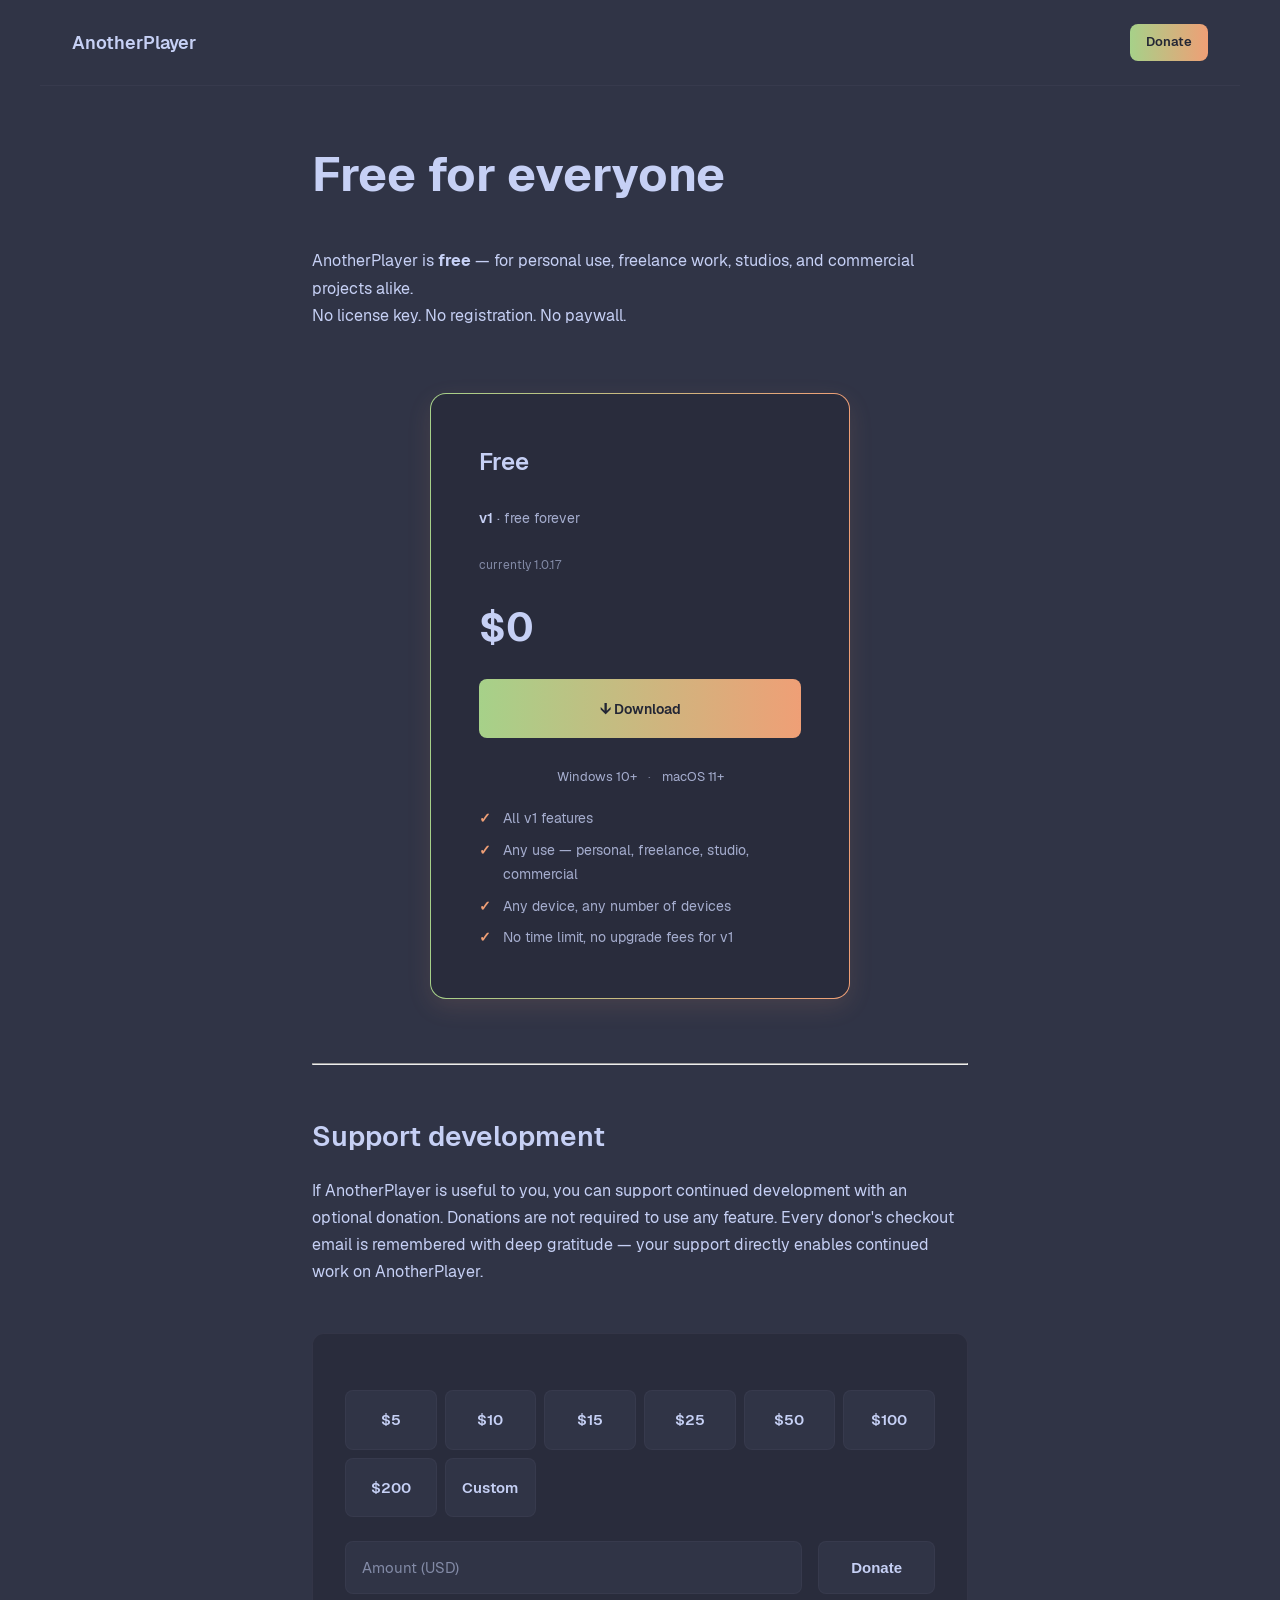
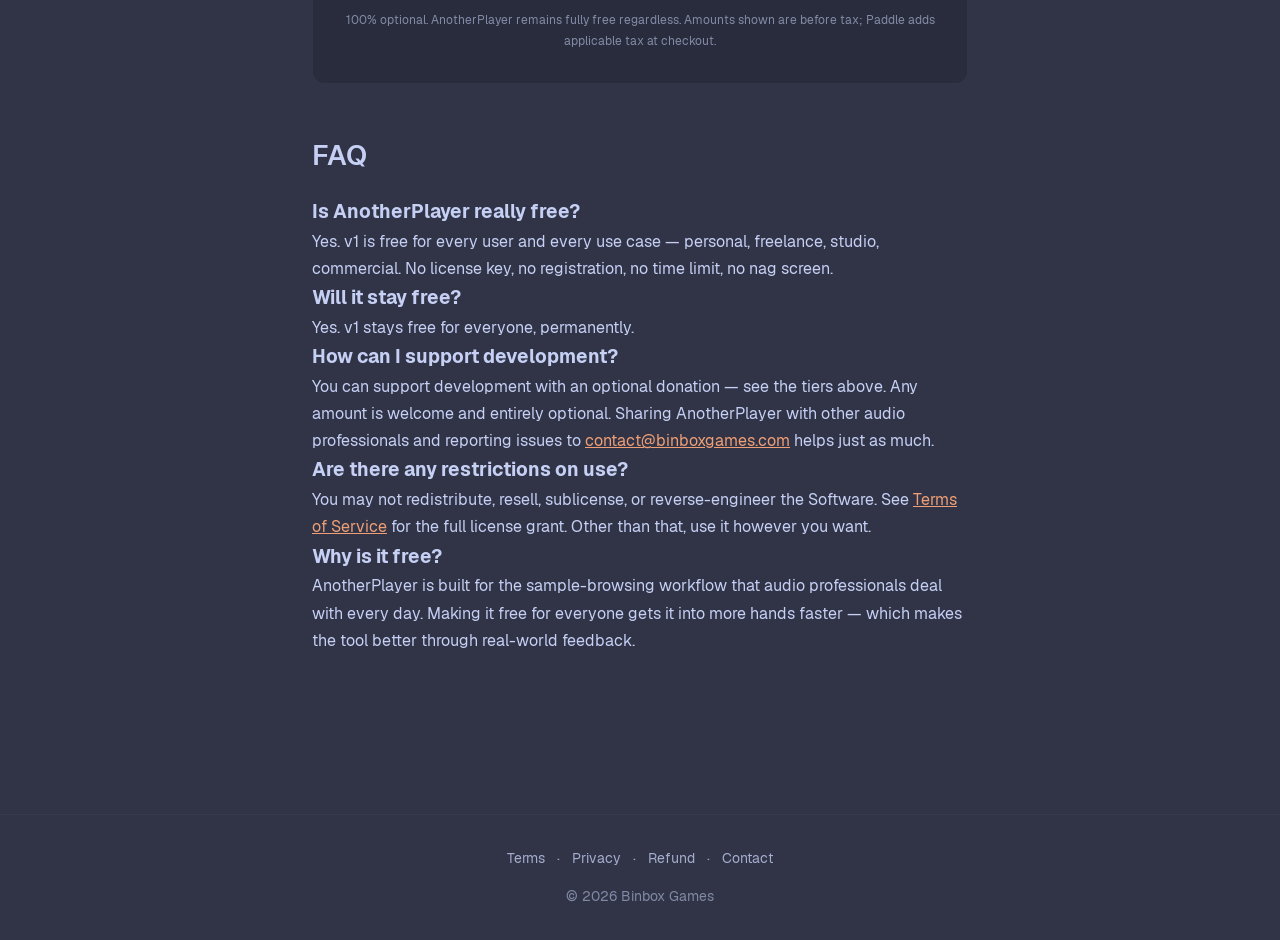
==== pricing/index.html @ f3b883c4 "feat: [site] 도네이션 고정 티어 7개 ($5/$10/$15/$25/$50/$100/$200) DONATION_TIERS·pricing 티어 버튼을 7개로 ($15 추가 " ====
<!DOCTYPE html>
<html lang="en">
<head>
<meta charset="UTF-8">
<meta name="viewport" content="width=device-width, initial-scale=1">
<title>Pricing — AnotherPlayer</title>
<meta name="description" content="AnotherPlayer — Native sample browser. Built for professionals.">
<meta name="theme-color" content="#303446">
<meta name="color-scheme" content="dark">
<link rel="icon" type="image/png" sizes="32x32" href="/favicon.png">
<link rel="apple-touch-icon" href="/apple-touch-icon.png">
<link rel="manifest" href="/site.webmanifest">
<link rel="canonical" href="https://anotherplayer.com/pricing">
<link rel="stylesheet" href="/style.css">
<!-- developed by external observation only, no decompilation -->
</head>
<body class="page page-pricing">
<nav class="nav">
  <a class="nav-brand" href="/">AnotherPlayer</a>
  <a class="nav-pricing" href="/pricing#support-development">Donate</a>
</nav>
<main class="page-content">
<h1>Free for everyone</h1>
<p>AnotherPlayer is <strong>free</strong> — for personal use, freelance work, studios, and commercial projects alike.</p>
<p>No license key. No registration. No paywall.</p>
<div class="pricing-grid pricing-grid-single">
  <article class="pricing-card pricing-card-featured">
    <h2 class="pricing-name">Free</h2>
    <p class="pricing-tagline"><strong>v1</strong> · free forever</p>
    <p class="pricing-version">currently <span class="pricing-version-num">1.0.17</span></p>
    <p class="pricing-price"><span class="amount">$0</span></p>
    <a class="pricing-cta pricing-cta-primary" id="free-download-cta" href="https://download.anotherplayer.com/"><span class="cta-arrow" aria-hidden="true">↓</span> <span class="cta-label">Download</span></a>
    <p class="pricing-os-toggle">
      <a href="#" class="toggle-link" data-os="win">Windows 10+</a>
      <span class="toggle-dot" aria-hidden="true">·</span>
      <a href="#" class="toggle-link" data-os="mac">macOS 11+</a>
    </p>
    <ul class="pricing-features">
      <li>All v1 features</li>
      <li>Any use — personal, freelance, studio, commercial</li>
      <li>Any device, any number of devices</li>
      <li>No time limit, no upgrade fees for v1</li>
    </ul>
  </article>
</div>

<hr>
<h2 id="support-development">Support development</h2>
<p>If AnotherPlayer is useful to you, you can support continued development with an optional donation. Donations are not required to use any feature. Every donor's checkout email is remembered with deep gratitude — your support directly enables continued work on AnotherPlayer.</p>
<div class="donate-section">
  <div class="donate-tier-grid" aria-label="Donation tiers">
    <a class="donate-tier" data-donation-tier="5" href="#">$5</a>
    <a class="donate-tier" data-donation-tier="10" href="#">$10</a>
    <a class="donate-tier" data-donation-tier="15" href="#">$15</a>
    <a class="donate-tier" data-donation-tier="25" href="#">$25</a>
    <a class="donate-tier" data-donation-tier="50" href="#">$50</a>
    <a class="donate-tier" data-donation-tier="100" href="#">$100</a>
    <a class="donate-tier" data-donation-tier="200" href="#">$200</a>
    <a class="donate-tier" data-donation-tier="custom" href="#">Custom</a>
  </div>
  <p class="donate-note">100% optional. AnotherPlayer remains fully free regardless. Amounts shown are before tax; Paddle adds applicable tax at checkout.</p>
</div>

<h2 id="faq">FAQ</h2>
<h3 id="is-anotherplayer-really-free">Is AnotherPlayer really free?</h3>
<p>Yes. v1 is free for every user and every use case — personal, freelance, studio, commercial. No license key, no registration, no time limit, no nag screen.</p>
<h3 id="will-it-stay-free">Will it stay free?</h3>
<p>Yes. v1 stays free for everyone, permanently.</p>
<h3 id="how-can-i-support-development">How can I support development?</h3>
<p>You can support development with an optional donation — see the tiers above. Any amount is welcome and entirely optional. Sharing AnotherPlayer with other audio professionals and reporting issues to <a href="&#109;&#97;&#105;&#108;&#116;&#111;&#58;&#99;&#111;&#110;&#116;&#97;&#99;&#116;&#64;&#98;&#105;&#110;&#98;&#111;&#120;&#103;&#97;&#109;&#101;&#115;&#46;&#99;&#111;&#109;">&#99;&#111;&#110;&#116;&#97;&#99;&#116;&#64;&#98;&#105;&#110;&#98;&#111;&#120;&#103;&#97;&#109;&#101;&#115;&#46;&#99;&#111;&#109;</a> helps just as much.</p>
<h3 id="are-there-any-restrictions-on-use">Are there any restrictions on use?</h3>
<p>You may not redistribute, resell, sublicense, or reverse-engineer the Software. See <a href="/terms">Terms of Service</a> for the full license grant. Other than that, use it however you want.</p>
<h3 id="why-is-it-free">Why is it free?</h3>
<p>AnotherPlayer is built for the sample-browsing workflow that audio professionals deal with every day. Making it free for everyone gets it into more hands faster — which makes the tool better through real-world feedback.</p>
</main>
<footer class="footer">
  <a href="/terms">Terms</a>
  <span class="dot">·</span>
  <a href="/privacy">Privacy</a>
  <span class="dot">·</span>
  <a href="/refund">Refund</a>
  <span class="dot">·</span>
  <a href="mailto:contact@binboxgames.com">Contact</a>
  <div class="copyright">© 2026 Binbox Games</div>
</footer>

<script src="/script.js"></script>
</body>
</html>
---- style.css ----
/* AnotherPlayer landing — vanilla CSS, framework 0
   developed by external observation only, no decompilation. */

/* ---------- Color tokens (palette 외부 라벨 X) ---------- */
:root {
  --bg-base: #303446;
  --bg-elevated: #292c3c;
  --text-primary: #c6d0f5;
  --text-subtle: #a5adce;
  --text-faint: #838ba7;
  --accent-grad-start: #a6d189;
  --accent-grad-end: #ef9f76;
  --accent-hover: #ef9f76;
  --border-subtle: rgba(65, 69, 89, 0.4);
  --grid-dot: rgba(198, 208, 245, 0.06);
  --cta-text-on-grad: #232634;

  /* 8px grid spacing */
  --sp-1: 8px;
  --sp-2: 16px;
  --sp-3: 24px;
  --sp-4: 32px;
  --sp-5: 48px;
  --sp-6: 64px;
  --sp-7: 96px;
  --sp-8: 128px;
  --sp-9: 192px;
}

/* ---------- Geist Sans self-host (static 4 weight, SIL OFL) ---------- */
@font-face {
  font-family: 'Geist';
  font-style: normal;
  font-weight: 400;
  font-display: swap;
  src: url('fonts/geist-400.woff2') format('woff2');
}
@font-face {
  font-family: 'Geist';
  font-style: normal;
  font-weight: 500;
  font-display: swap;
  src: url('fonts/geist-500.woff2') format('woff2');
}
@font-face {
  font-family: 'Geist';
  font-style: normal;
  font-weight: 600;
  font-display: swap;
  src: url('fonts/geist-600.woff2') format('woff2');
}
@font-face {
  font-family: 'Geist';
  font-style: normal;
  font-weight: 700;
  font-display: swap;
  src: url('fonts/geist-700.woff2') format('woff2');
}

/* ---------- Reset + base ---------- */
*,
*::before,
*::after {
  box-sizing: border-box;
  margin: 0;
  padding: 0;
}

html {
  -webkit-text-size-adjust: 100%;
  -webkit-font-smoothing: antialiased;
  -moz-osx-font-smoothing: grayscale;
}

body {
  font-family: 'Geist', system-ui, -apple-system, sans-serif;
  font-weight: 400;
  font-size: 16px;
  line-height: 1.6;
  color: var(--text-primary);
  background-color: var(--bg-base);
  background-image: radial-gradient(circle, var(--grid-dot) 1px, transparent 1px);
  background-size: 24px 24px;
  min-height: 100vh;
}

a {
  color: inherit;
  text-decoration: none;
  transition: color 200ms ease;
}

a:hover {
  color: var(--accent-hover);
}

a:focus-visible {
  outline: 2px solid var(--accent-grad-start);
  outline-offset: 4px;
  border-radius: 4px;
}

/* ---------- Nav ---------- */
.nav {
  display: flex;
  justify-content: space-between;
  align-items: center;
  /* width: 100% 로 cross-size 를 확정 — .page 의 flex-column 컨텍스트에서
     auto margin 이 stretch 를 억제해 nav 가 content 폭으로 쪼그라드는 것을 차단.
     block 컨텍스트(랜딩)에서는 기존 동작과 동일. */
  width: 100%;
  max-width: 1200px;
  margin: 0 auto;
  padding: var(--sp-3) var(--sp-4);
}

.nav-brand {
  font-size: 18px;
  font-weight: 600;
  letter-spacing: 0;
  color: var(--text-primary);
  text-decoration: none;
  line-height: 1.2;
}

/* Nav Pricing CTA — primary marketing entry point.
   Download CTA 와 동일한 Evergreen → Peach gradient + dark text 로 강조. */
.nav-pricing {
  font-size: 13px;
  font-weight: 600;
  color: var(--cta-text-on-grad);
  padding: 8px 16px;
  background: linear-gradient(to right, var(--accent-grad-start), var(--accent-grad-end));
  border-radius: 8px;
  transition: filter 200ms ease, transform 200ms ease, box-shadow 200ms ease;
  white-space: nowrap;
  text-decoration: none;
}

.nav-pricing:hover {
  filter: brightness(1.05);
  transform: translateY(-1px);
  box-shadow: 0 4px 12px rgba(239, 159, 118, 0.25);
}

.nav-pricing:focus-visible {
  outline: 2px solid var(--accent-grad-end);
  outline-offset: 4px;
}

@media (max-width: 600px) {
  .nav-pricing {
    font-size: 12px;
    padding: 6px 12px;
  }
}

/* ---------- Layout main ---------- */
main {
  width: 100%;
  max-width: 800px;
  margin: 0 auto;
  padding: 0 var(--sp-4);
}

/* ---------- Hero ---------- */
.hero {
  text-align: center;
  padding: var(--sp-6) 0 var(--sp-7);
}

.eyebrow {
  font-size: 13px;
  font-weight: 500;
  letter-spacing: 0.04em;
  text-transform: uppercase;
  color: var(--text-subtle);
  margin-bottom: var(--sp-3);
}

.toggle {
  font-size: 14px;
  font-weight: 400;
  color: var(--text-subtle);
  line-height: 1;
  margin-top: var(--sp-3);
  text-align: center;
}

.toggle-link {
  color: var(--text-subtle);
  text-decoration: none;
  cursor: pointer;
  transition: color 120ms ease;
}

.toggle-link:hover,
.toggle-link.active {
  color: var(--accent-hover);
}

.toggle-dot {
  margin: 0 var(--sp-1);
  color: var(--text-subtle);
  opacity: 0.6;
}

/* ---------- Pricing cards (M-4b /pricing 카드 비교 layout) ---------- */
.pricing-grid {
  display: grid;
  grid-template-columns: repeat(auto-fit, minmax(280px, 1fr));
  gap: var(--sp-4);
  margin: var(--sp-6) 0;
  max-width: 720px;
  width: 100%;
}

.pricing-card {
  min-width: 0;
  background: var(--bg-elevated);
  border: 1px solid var(--border-subtle);
  border-radius: 16px;
  padding: var(--sp-5);
  display: flex;
  flex-direction: column;
  gap: var(--sp-3);
}

.pricing-card-featured {
  border: 1px solid transparent;
  background:
    linear-gradient(var(--bg-elevated), var(--bg-elevated)) padding-box,
    linear-gradient(to right, var(--accent-grad-start), var(--accent-grad-end)) border-box;
  box-shadow: 0 8px 24px rgba(239, 159, 118, 0.12);
}

.page-content h2.pricing-name {
  font-size: 24px;
  font-weight: 600;
  color: var(--text-primary);
  margin: 0;
}

.pricing-tagline {
  font-size: 14px;
  color: var(--text-subtle);
  margin: 0;
}

.pricing-price {
  font-size: 40px;
  font-weight: 700;
  color: var(--text-primary);
  margin: var(--sp-1) 0;
  line-height: 1;
}

.pricing-price .unit {
  font-size: 14px;
  font-weight: 400;
  color: var(--text-subtle);
  margin-left: var(--sp-1);
  vertical-align: super;
}

/* Specificity bump — .page-content a (0,2,0) override 회피, dark text 유지 */
.page-content a.pricing-cta {
  display: inline-block;
  padding: var(--sp-2) var(--sp-4);
  border-radius: 8px;
  text-align: center;
  text-decoration: none;
  font-weight: 600;
  font-size: 14px;
  transition: filter 200ms ease, transform 200ms ease, box-shadow 200ms ease;
  cursor: pointer;
}

.page-content a.pricing-cta-primary {
  background: linear-gradient(to right, var(--accent-grad-start), var(--accent-grad-end));
  color: var(--cta-text-on-grad);
}

.page-content a.pricing-cta-primary:hover {
  filter: brightness(1.05);
  transform: translateY(-1px);
  box-shadow: 0 4px 12px rgba(239, 159, 118, 0.25);
  color: var(--cta-text-on-grad);
}

.page-content a.pricing-cta-secondary {
  background: var(--bg-base);
  color: var(--text-primary);
  border: 1px solid var(--border-subtle);
}

.page-content a.pricing-cta-secondary .cta-arrow {
  margin-right: var(--sp-1);
  color: var(--accent-hover);
  font-weight: 700;
}

.page-content a.pricing-cta-secondary:hover {
  background: var(--bg-elevated);
  border-color: var(--accent-grad-end);
  color: var(--accent-hover);
  transform: translateY(-1px);
  box-shadow: 0 4px 12px rgba(0, 0, 0, 0.2);
}

/* Pricing OS toggle — .page-content a override 차단 (default text-subtle, hover/active Peach) */
.page-content a.toggle-link {
  color: var(--text-subtle);
  text-decoration: none;
  cursor: pointer;
  transition: color 120ms ease;
}

.page-content a.toggle-link:hover,
.page-content a.toggle-link.active {
  color: var(--accent-hover);
}

.pricing-features {
  list-style: none;
  padding: 0;
  margin: 0;
  display: flex;
  flex-direction: column;
  gap: var(--sp-1);
}

.pricing-features li {
  font-size: 14px;
  color: var(--text-subtle);
  padding-left: var(--sp-3);
  position: relative;
}

.pricing-features li::before {
  content: "✓";
  position: absolute;
  left: 0;
  color: var(--accent-hover);
  font-weight: 600;
}

.pricing-os-toggle {
  font-size: 13px;
  font-weight: 400;
  color: var(--text-subtle);
  line-height: 1;
  margin: var(--sp-1) 0 0;
  text-align: center;
}

.hero-title {
  font-size: clamp(40px, 8vw, 72px);
  font-weight: 700;
  line-height: 1.1;
  letter-spacing: -0.02em;
  color: var(--text-primary);
  margin-bottom: var(--sp-4);
}

.hero-subhead {
  font-size: clamp(18px, 2.5vw, 20px);
  font-weight: 400;
  line-height: 1.5;
  color: var(--text-subtle);
  margin-bottom: var(--sp-5);
}

/* ---------- CTA gradient button ---------- */
.cta {
  display: inline-flex;
  align-items: center;
  gap: var(--sp-1);
  justify-content: center;
  max-width: 100%;
  padding: var(--sp-2) var(--sp-4);
  font-size: 18px;
  font-weight: 500;
  color: var(--cta-text-on-grad);
  background: linear-gradient(
    90deg,
    var(--accent-grad-start) 0%,
    var(--accent-grad-end) 100%
  );
  border-radius: 12px;
  transition: transform 200ms ease, filter 200ms ease, box-shadow 200ms ease;
  margin-bottom: var(--sp-3);
  box-shadow: 0 4px 12px rgba(0, 0, 0, 0.18);
}

.cta:hover {
  transform: translateY(-2px);
  filter: brightness(1.06);
  color: var(--cta-text-on-grad);
  box-shadow: 0 6px 18px rgba(0, 0, 0, 0.24);
}

.cta:focus-visible {
  outline: 2px solid var(--accent-grad-end);
  outline-offset: 4px;
}

.cta-arrow {
  font-size: 16px;
  font-weight: 700;
}

/* ---------- Divider ---------- */
.divider {
  border: 0;
  border-top: 1px solid var(--border-subtle);
  margin: var(--sp-7) auto;
  max-width: 200px;
}

/* ---------- Features ---------- */
.features {
  text-align: center;
  padding: 0 0 var(--sp-7);
}

.features h2 {
  font-size: clamp(32px, 5vw, 48px);
  font-weight: 600;
  line-height: 1.2;
  letter-spacing: -0.01em;
  color: var(--text-primary);
  margin-bottom: var(--sp-6);
}

.features h2:last-child {
  margin-bottom: 0;
}

/* ---------- Footer ---------- */
footer {
  border-top: 1px solid var(--border-subtle);
  padding: var(--sp-4) var(--sp-4);
  text-align: center;
  font-size: 13px;
  color: var(--text-subtle);
  margin-top: var(--sp-7);
}

footer a {
  color: var(--text-subtle);
}

footer a:hover {
  color: var(--accent-hover);
}

/* ---------- A11y: reduced motion ---------- */
@media (prefers-reduced-motion: reduce) {
  *,
  *::before,
  *::after {
    transition-duration: 0.01ms !important;
    animation-duration: 0.01ms !important;
    animation-iteration-count: 1 !important;
  }
}

/* ---------- Mobile responsive ---------- */
@media (max-width: 600px) {
  .nav {
    padding: var(--sp-2) var(--sp-3);
  }
  .hero {
    padding: var(--sp-6) 0 var(--sp-6);
  }
  .hero-title {
    font-size: 34px;
    max-width: 340px;
    margin-left: auto;
    margin-right: auto;
  }
  .hero-subhead {
    font-size: 17px;
    max-width: 320px;
    margin-left: auto;
    margin-right: auto;
  }
  .cta {
    width: min(100%, 320px);
    padding: var(--sp-2) var(--sp-3);
    font-size: 16px;
  }
  main {
    padding: 0 var(--sp-3);
  }
  .features h2 {
    font-size: 28px;
    margin-bottom: var(--sp-5);
  }
  .divider {
    margin: var(--sp-6) auto;
  }
}

/* Single freeware pricing card — center-justified, no 2-column grid. */
.pricing-grid-single {
  grid-template-columns: minmax(0, 420px);
  justify-content: center;
}

/* Donation tiers — live buttons. */
.donate-section {
  margin: var(--sp-5) 0;
  padding: var(--sp-4);
  background: var(--bg-elevated);
  border: 1px solid var(--border-subtle);
  border-radius: 12px;
}
.donate-tier-grid {
  display: grid;
  grid-template-columns: repeat(auto-fit, minmax(80px, 1fr));
  gap: var(--sp-1);
  margin: var(--sp-3) 0;
}
.page-content a.donate-tier {
  display: inline-flex;
  align-items: center;
  justify-content: center;
  padding: var(--sp-2);
  background: var(--bg-base);
  color: var(--text-primary);
  border: 1px solid var(--border-subtle);
  border-radius: 8px;
  text-decoration: none;
  font-weight: 600;
  font-size: 15px;
  transition: filter 200ms ease, transform 200ms ease, color 200ms ease, border-color 200ms ease;
}
.page-content a.donate-tier:hover {
  filter: brightness(1.15);
  transform: translateY(-1px);
  border-color: var(--accent-hover);
}
.donate-note {
  font-size: 12px;
  color: var(--text-faint);
  text-align: center;
  margin: var(--sp-2) 0 0;
}
.donate-custom {
  display: flex;
  gap: var(--sp-2);
  margin: var(--sp-3) 0 0;
}
.donate-custom-input {
  flex: 1 1 auto;
  min-width: 0;
  padding: var(--sp-2);
  background: var(--bg-base);
  color: var(--text-primary);
  border: 1px solid var(--border-subtle);
  border-radius: 8px;
  font-size: 15px;
  font-family: inherit;
}
.donate-custom-input::placeholder {
  color: var(--text-faint);
}
.donate-custom-go {
  flex: 0 0 auto;
  padding: var(--sp-2) var(--sp-4);
  background: var(--bg-base);
  color: var(--text-primary);
  border: 1px solid var(--border-subtle);
  border-radius: 8px;
  font-weight: 600;
  font-size: 15px;
  cursor: pointer;
  transition: filter 200ms ease, border-color 200ms ease;
}
.donate-custom-go:hover {
  filter: brightness(1.15);
  border-color: var(--accent-hover);
}
.donate-custom-go:disabled {
  opacity: 0.55;
  cursor: progress;
}
.donate-custom-input:focus-visible,
.donate-custom-go:focus-visible {
  outline: 2px solid var(--accent-grad-end);
  outline-offset: 4px;
}

/* pricing Free 카드 — 현재 빌드 표시 (작고 옅게). */
.pricing-version {
  font-size: 12px;
  color: var(--text-faint);
  margin: 0;
}
.pricing-tagline strong {
  color: var(--text-primary);
  font-weight: 600;
}

/* M-4b 4 페이지 공통 layout */
.page {
  background: var(--bg-base);
  color: var(--text-primary);
  font-family: "Geist", -apple-system, sans-serif;
  min-height: 100vh;
  display: flex;
  flex-direction: column;
}
/* 생성 페이지는 nav geometry 를 base `.nav` 에서 그대로 상속 —
   여기서는 페이지 고유의 하단 divider 만 추가 (Single Source). */
.page .nav {
  border-bottom: 1px solid var(--border-subtle);
}
.page .nav-brand {
  flex: 0 0 auto;
}
.page-content {
  flex: 1;
  width: 100%;
  max-width: 720px;
  margin: 0 auto;
  padding: var(--sp-5) var(--sp-4) var(--sp-6);
  line-height: 1.7;
}
.page-content h1 {
  font-size: clamp(32px, 5vw, 48px);
  font-weight: 700;
  margin-bottom: var(--sp-4);
}
.page-content h2 {
  font-size: clamp(20px, 3vw, 28px);
  font-weight: 600;
  margin-top: var(--sp-5);
  margin-bottom: var(--sp-2);
}
.page-content a {
  color: var(--accent-hover);
  text-decoration: underline;
}
.page-content table {
  width: 100%;
  border-collapse: collapse;
  margin: var(--sp-2) 0;
}
.page-content th, .page-content td {
  border: 1px solid var(--border-subtle);
  padding: var(--sp-1) 12px;
  text-align: left;
}
.footer {
  padding: var(--sp-4);
  text-align: center;
  font-size: 14px;
  color: var(--text-subtle);
  border-top: 1px solid var(--border-subtle);
}
.footer a {
  color: var(--text-subtle);
  text-decoration: none;
}
.footer a:hover {
  color: var(--accent-hover);
}
.footer .dot {
  margin: 0 var(--sp-1);
}
.footer .copyright {
  margin-top: var(--sp-2);
  opacity: 0.7;
}

@media (max-width: 600px) {
  /* .page .nav 의 모바일 padding 은 base `.nav` @media 규칙이 그대로 커버 */
  .page-content {
    padding: 40px var(--sp-3) var(--sp-6);
  }
  .pricing-grid {
    grid-template-columns: 1fr;
    gap: var(--sp-3);
    margin: var(--sp-5) 0;
  }
  .pricing-card {
    padding: var(--sp-4);
  }
}
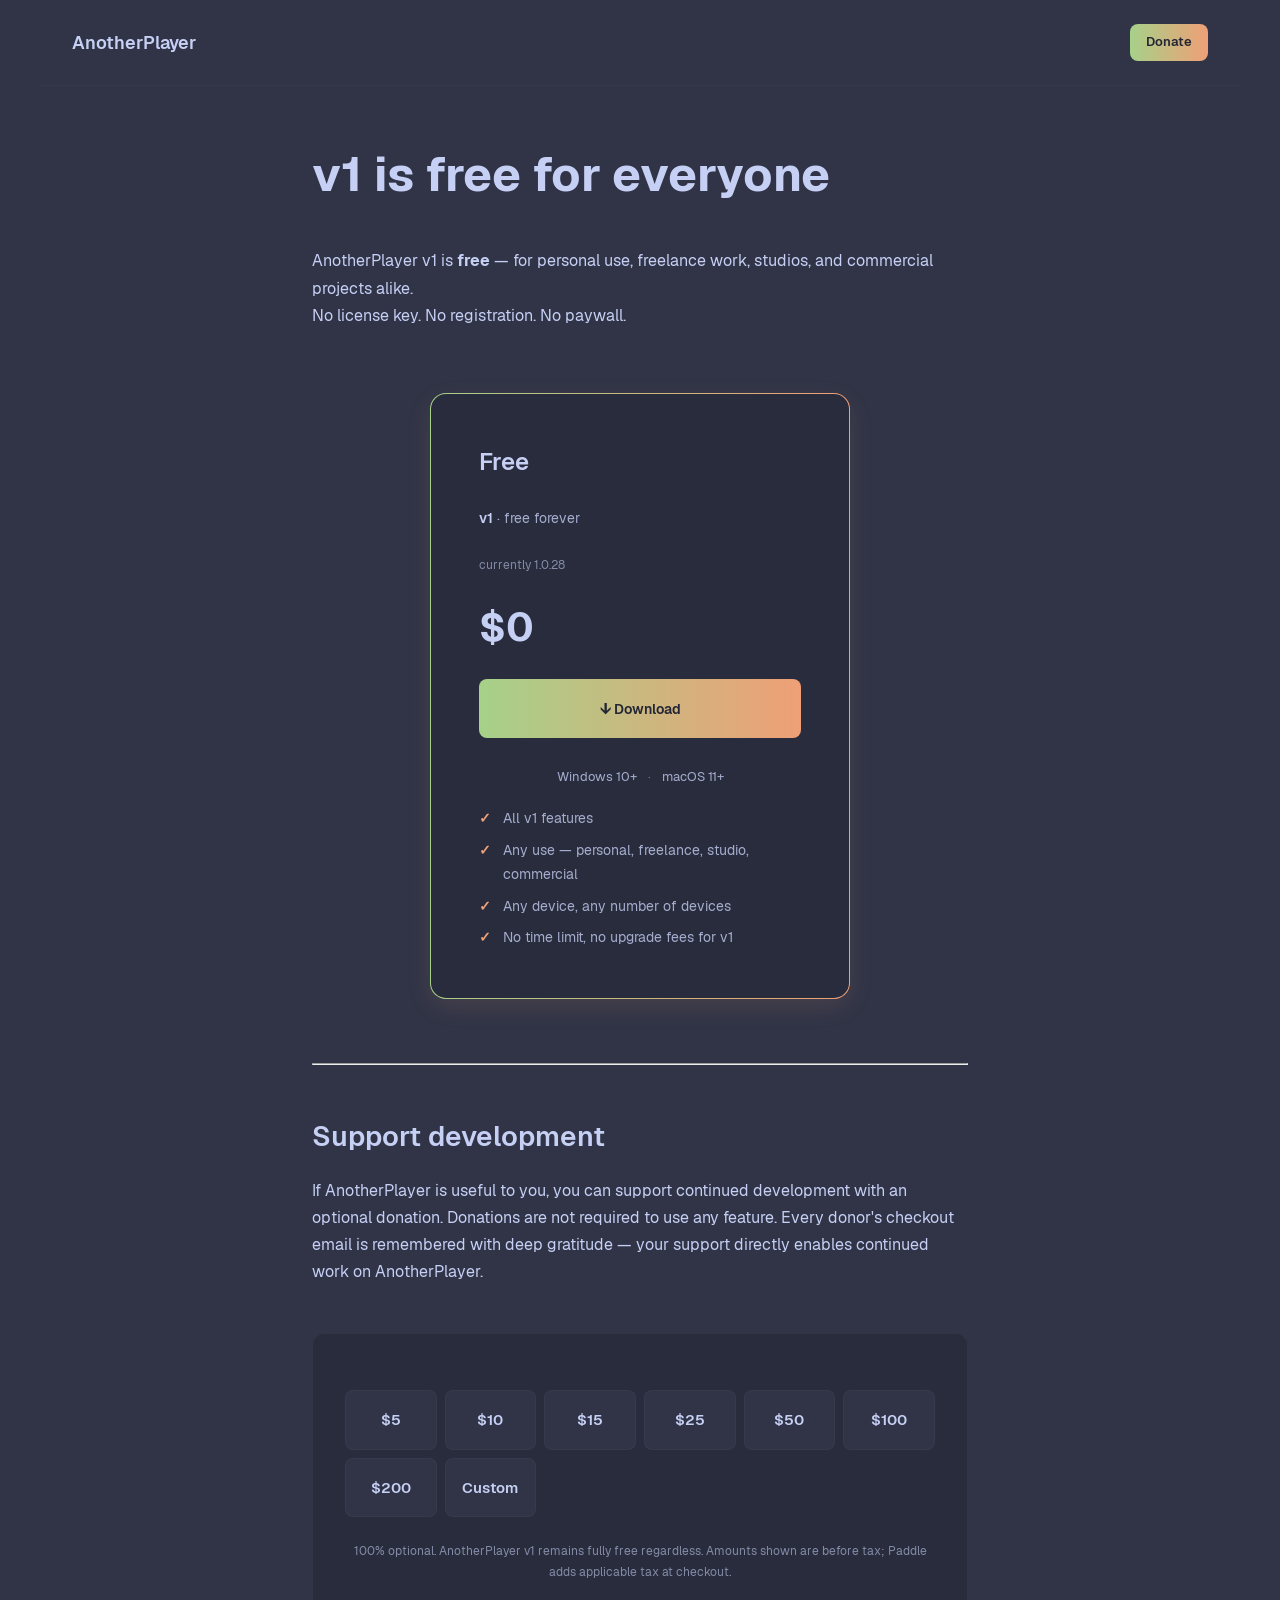
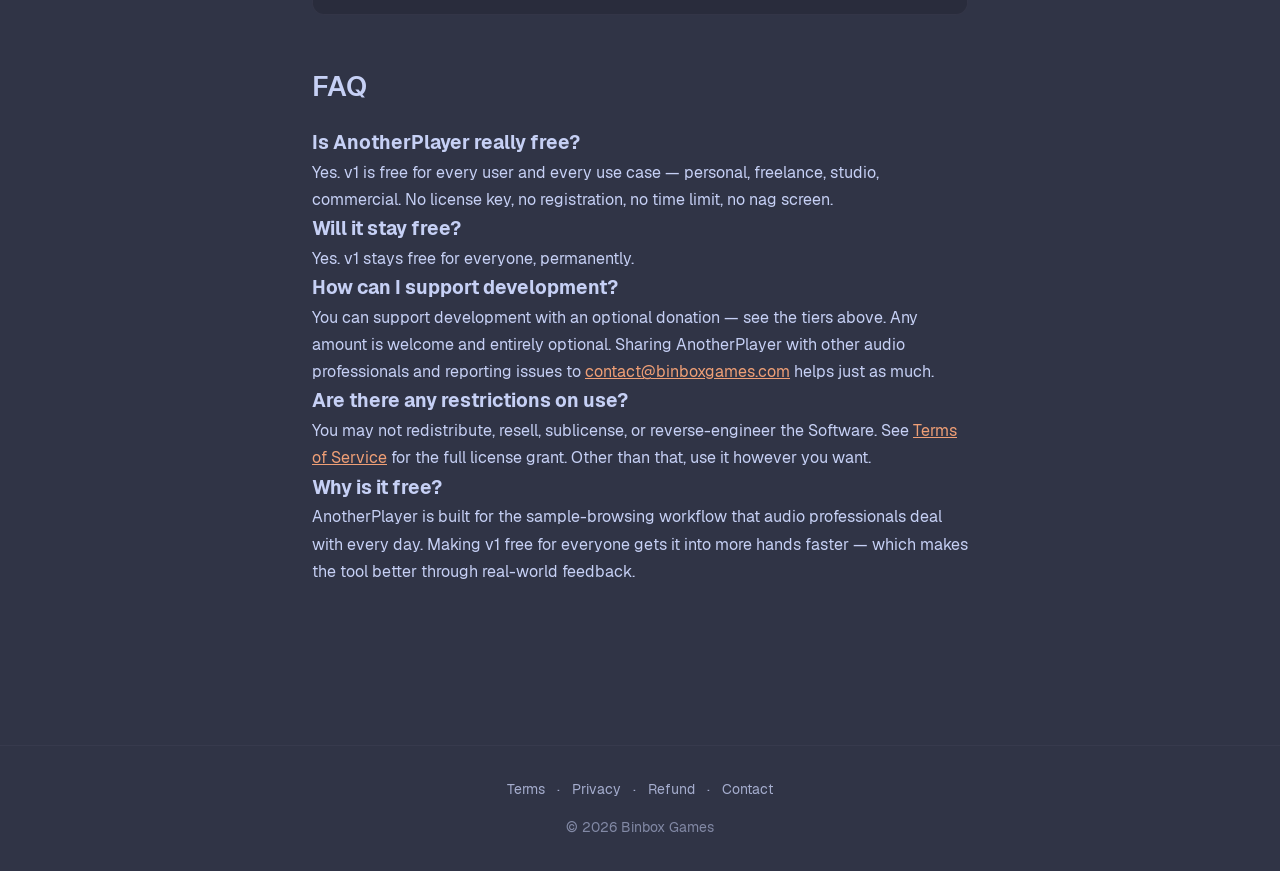
==== commit 4e57fea8: "fix: [site] pricing 무료 범위를 v1로 명시 - pricing, terms, privacy, refund의 무료 범위를 v1로 정리 - markdown source" ====
--- a/pricing/index.html
+++ b/pricing/index.html
@@ -20,8 +20,8 @@
   <a class="nav-pricing" href="/pricing#support-development">Donate</a>
 </nav>
 <main class="page-content">
-<h1>Free for everyone</h1>
-<p>AnotherPlayer is <strong>free</strong> — for personal use, freelance work, studios, and commercial projects alike.</p>
+<h1>v1 is free for everyone</h1>
+<p>AnotherPlayer v1 is <strong>free</strong> — for personal use, freelance work, studios, and commercial projects alike.</p>
 <p>No license key. No registration. No paywall.</p>
 <div class="pricing-grid pricing-grid-single">
   <article class="pricing-card pricing-card-featured">
@@ -58,7 +58,7 @@
     <a class="donate-tier" data-donation-tier="200" href="#">$200</a>
     <a class="donate-tier" data-donation-tier="custom" href="#">Custom</a>
   </div>
-  <p class="donate-note">100% optional. AnotherPlayer remains fully free regardless. Amounts shown are before tax; Paddle adds applicable tax at checkout.</p>
+  <p class="donate-note">100% optional. AnotherPlayer v1 remains fully free regardless. Amounts shown are before tax; Paddle adds applicable tax at checkout.</p>
 </div>
 
 <h2 id="faq">FAQ</h2>
@@ -71,7 +71,7 @@
 <h3 id="are-there-any-restrictions-on-use">Are there any restrictions on use?</h3>
 <p>You may not redistribute, resell, sublicense, or reverse-engineer the Software. See <a href="/terms">Terms of Service</a> for the full license grant. Other than that, use it however you want.</p>
 <h3 id="why-is-it-free">Why is it free?</h3>
-<p>AnotherPlayer is built for the sample-browsing workflow that audio professionals deal with every day. Making it free for everyone gets it into more hands faster — which makes the tool better through real-world feedback.</p>
+<p>AnotherPlayer is built for the sample-browsing workflow that audio professionals deal with every day. Making v1 free for everyone gets it into more hands faster — which makes the tool better through real-world feedback.</p>
 </main>
 <footer class="footer">
   <a href="/terms">Terms</a>
--- a/style.css
+++ b/style.css
@@ -553,6 +553,11 @@
   gap: var(--sp-2);
   margin: var(--sp-3) 0 0;
 }
+/* hidden 속성 존중 — Custom 선택 시에만 표시. .donate-custom 의 display:flex 가
+   UA 기본 [hidden]{display:none} 을 덮으므로 명시 규칙이 필요하다. */
+.donate-custom[hidden] {
+  display: none;
+}
 .donate-custom-input {
   flex: 1 1 auto;
   min-width: 0;
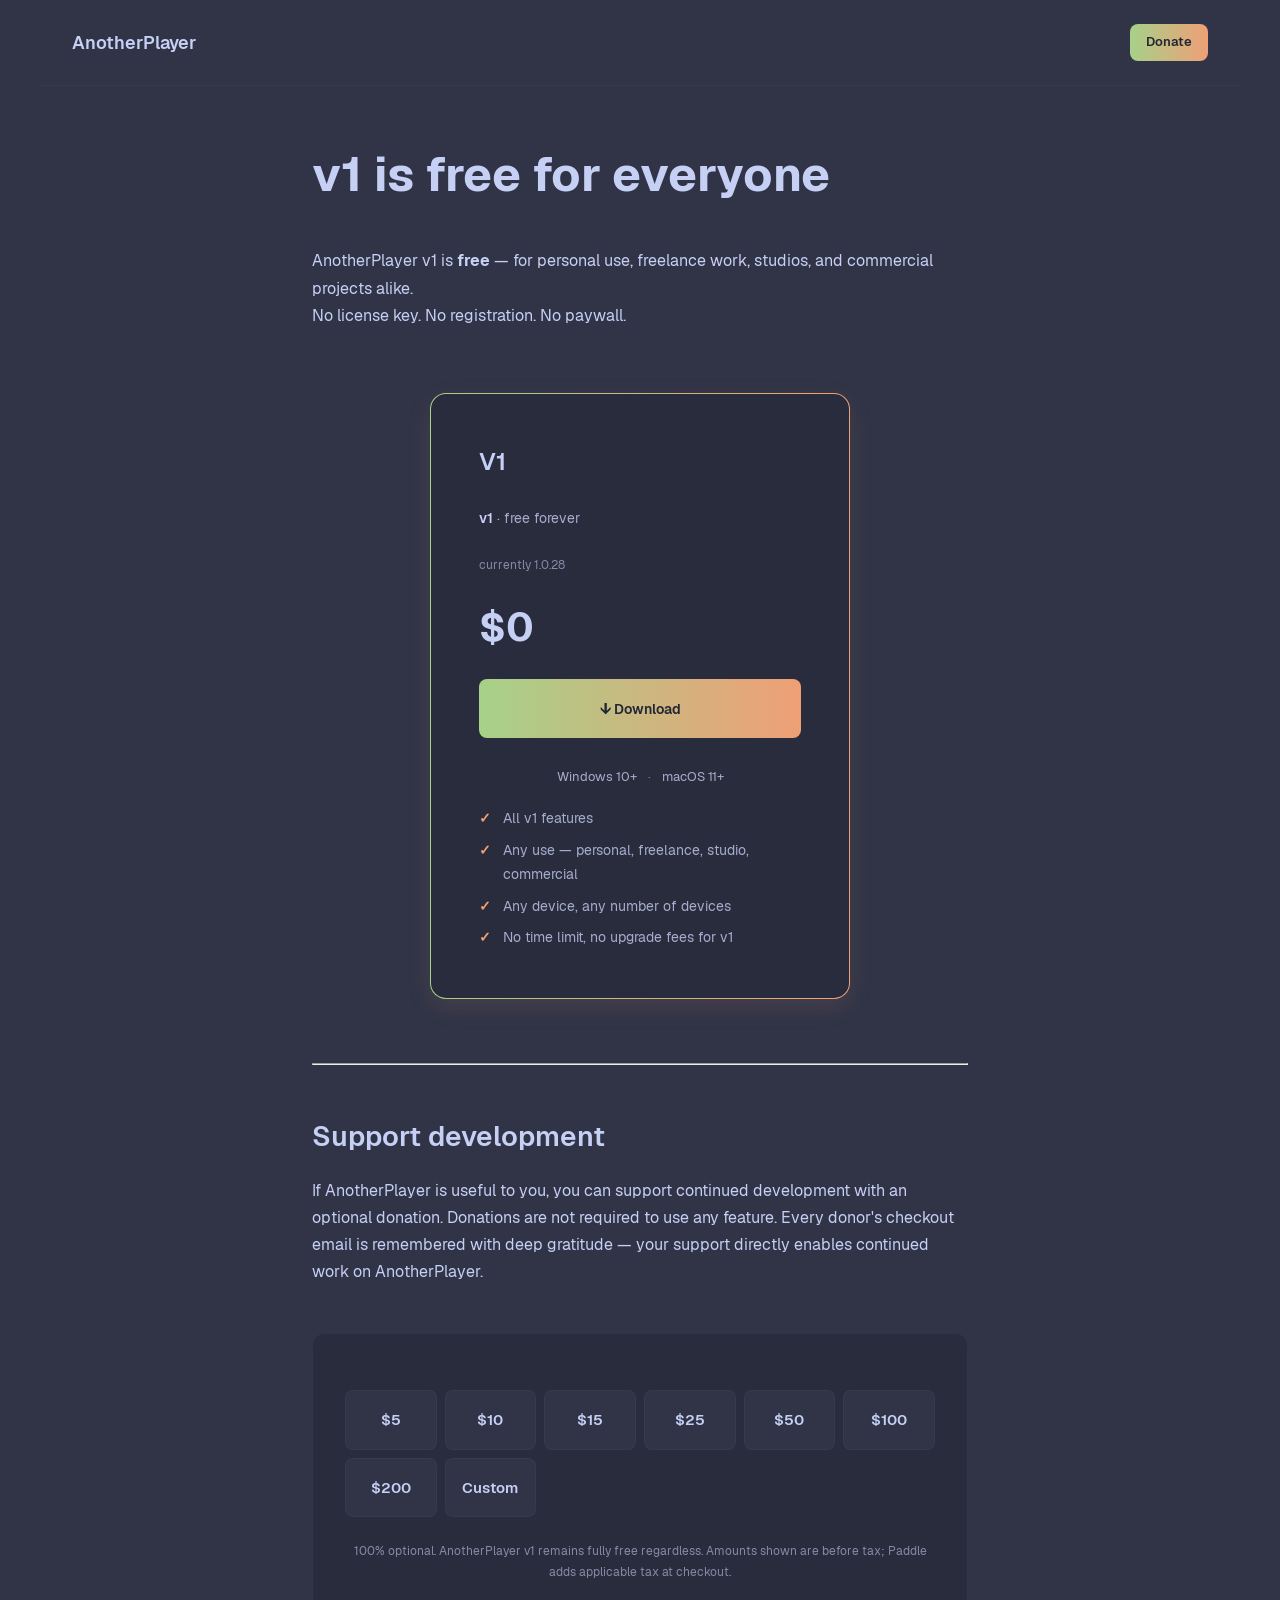
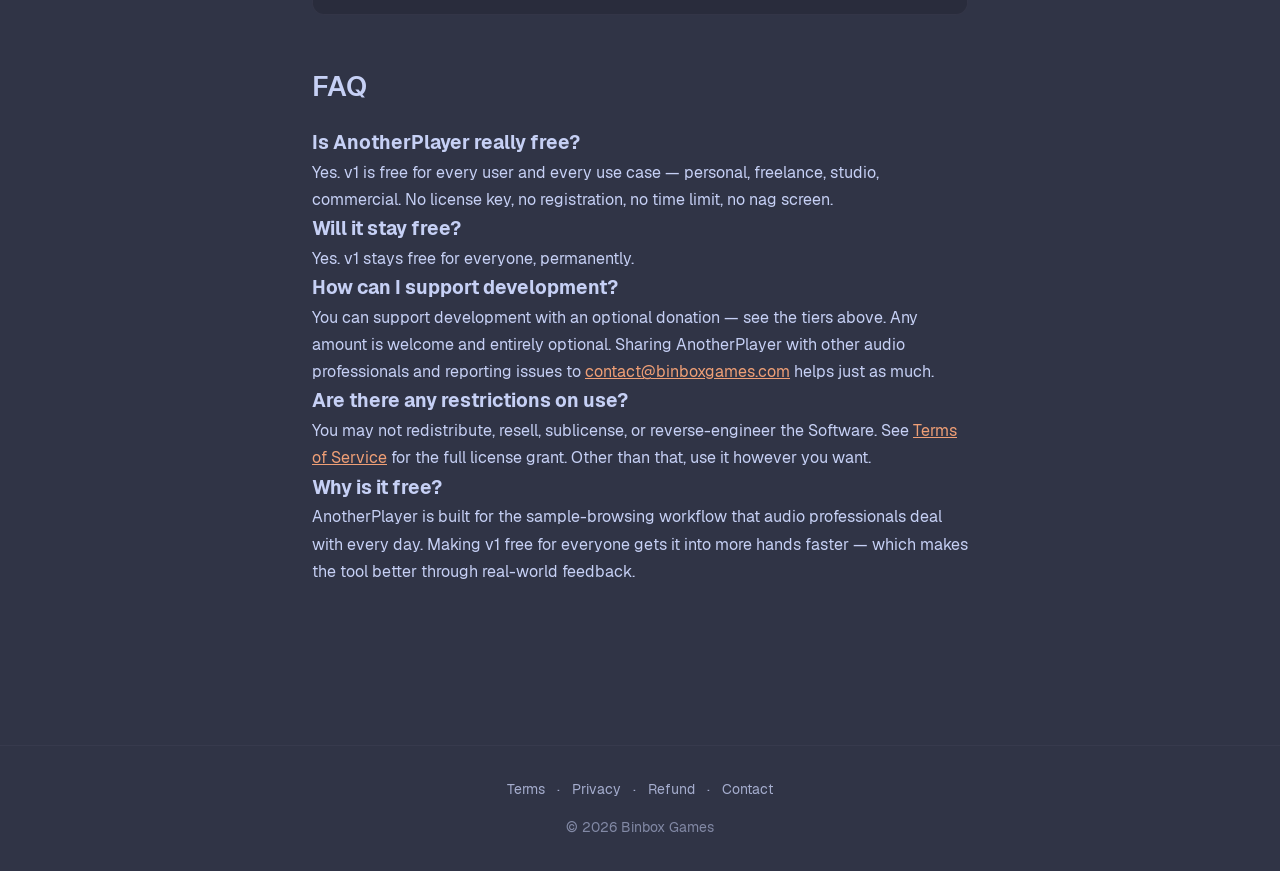
==== commit 01cc9e00: "fix: [site] pricing 카드 제목을 V1로 정리 - v2 카드 추가 가능성을 고려해 카드 제목을 제품 버전 축으로 정렬" ====
--- a/pricing/index.html
+++ b/pricing/index.html
@@ -25,7 +25,7 @@
 <p>No license key. No registration. No paywall.</p>
 <div class="pricing-grid pricing-grid-single">
   <article class="pricing-card pricing-card-featured">
-    <h2 class="pricing-name">Free</h2>
+    <h2 class="pricing-name">V1</h2>
     <p class="pricing-tagline"><strong>v1</strong> · free forever</p>
     <p class="pricing-version">currently <span class="pricing-version-num">1.0.17</span></p>
     <p class="pricing-price"><span class="amount">$0</span></p>
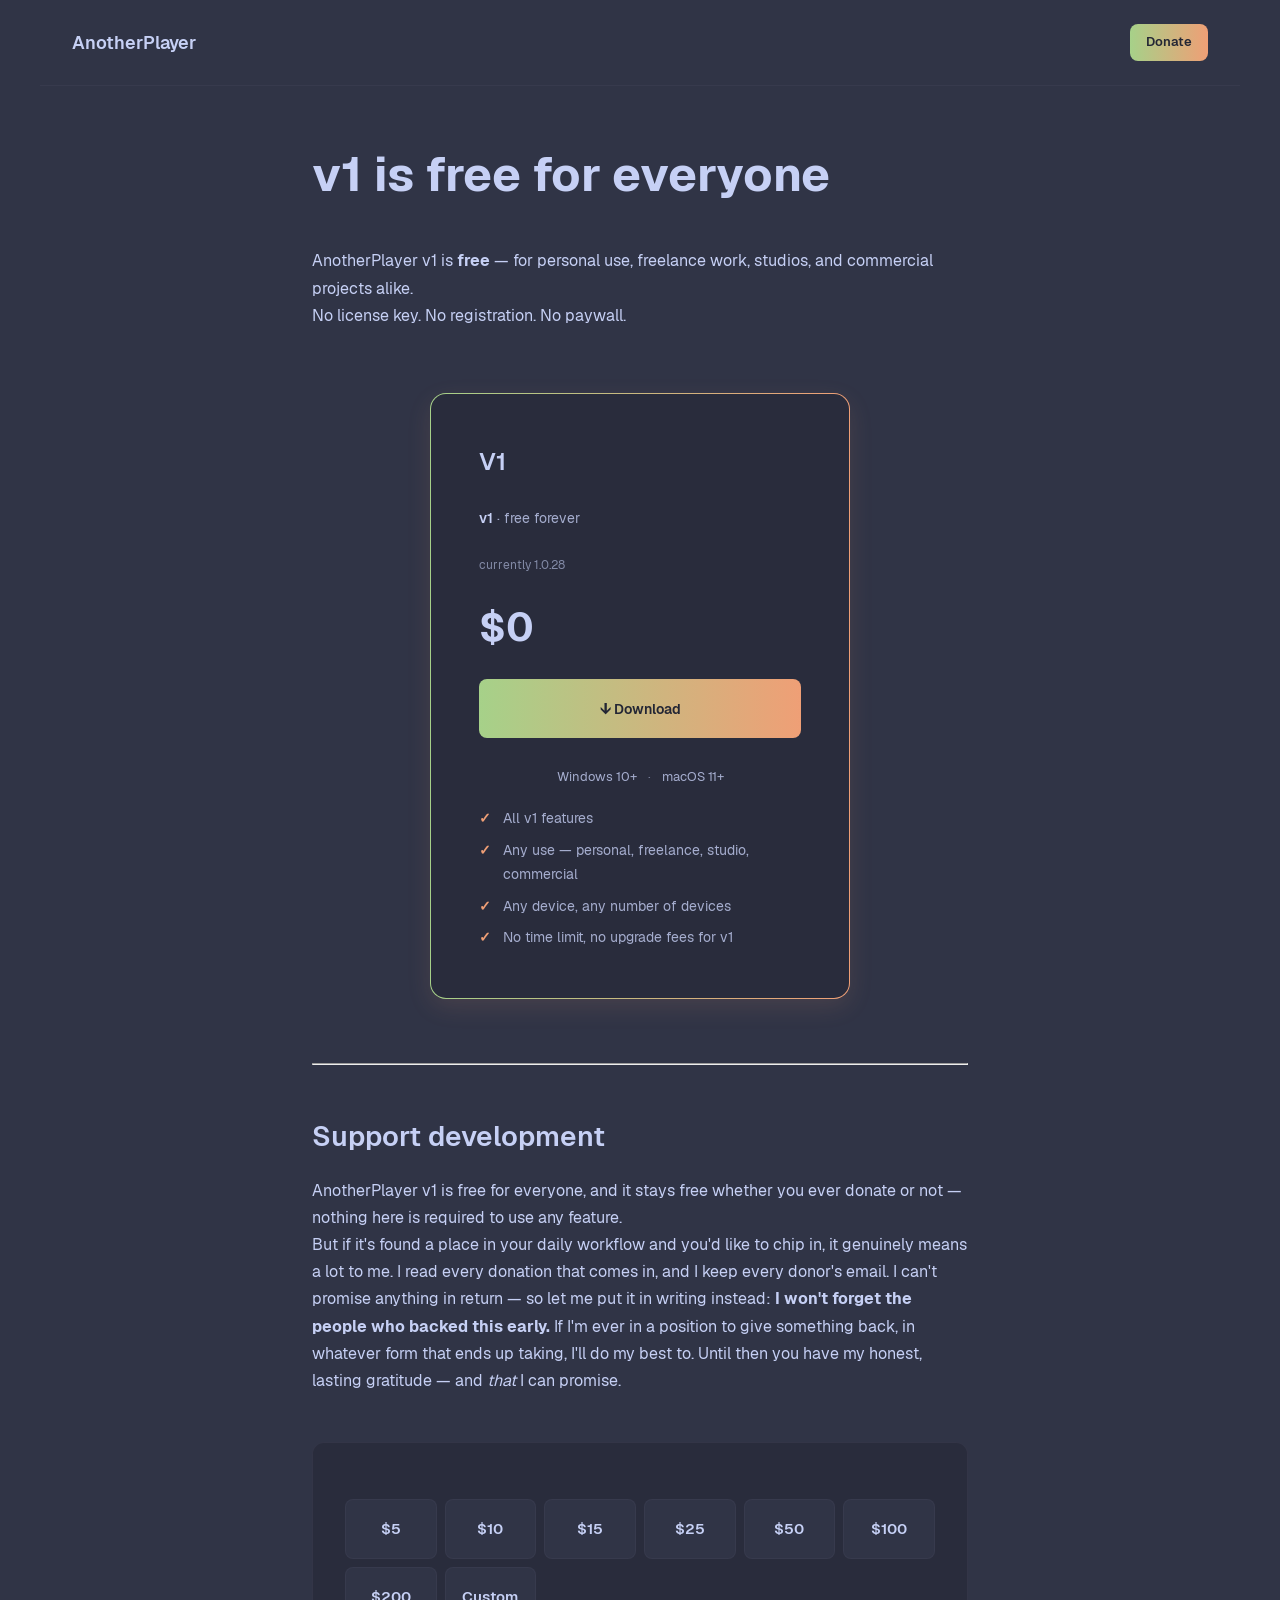
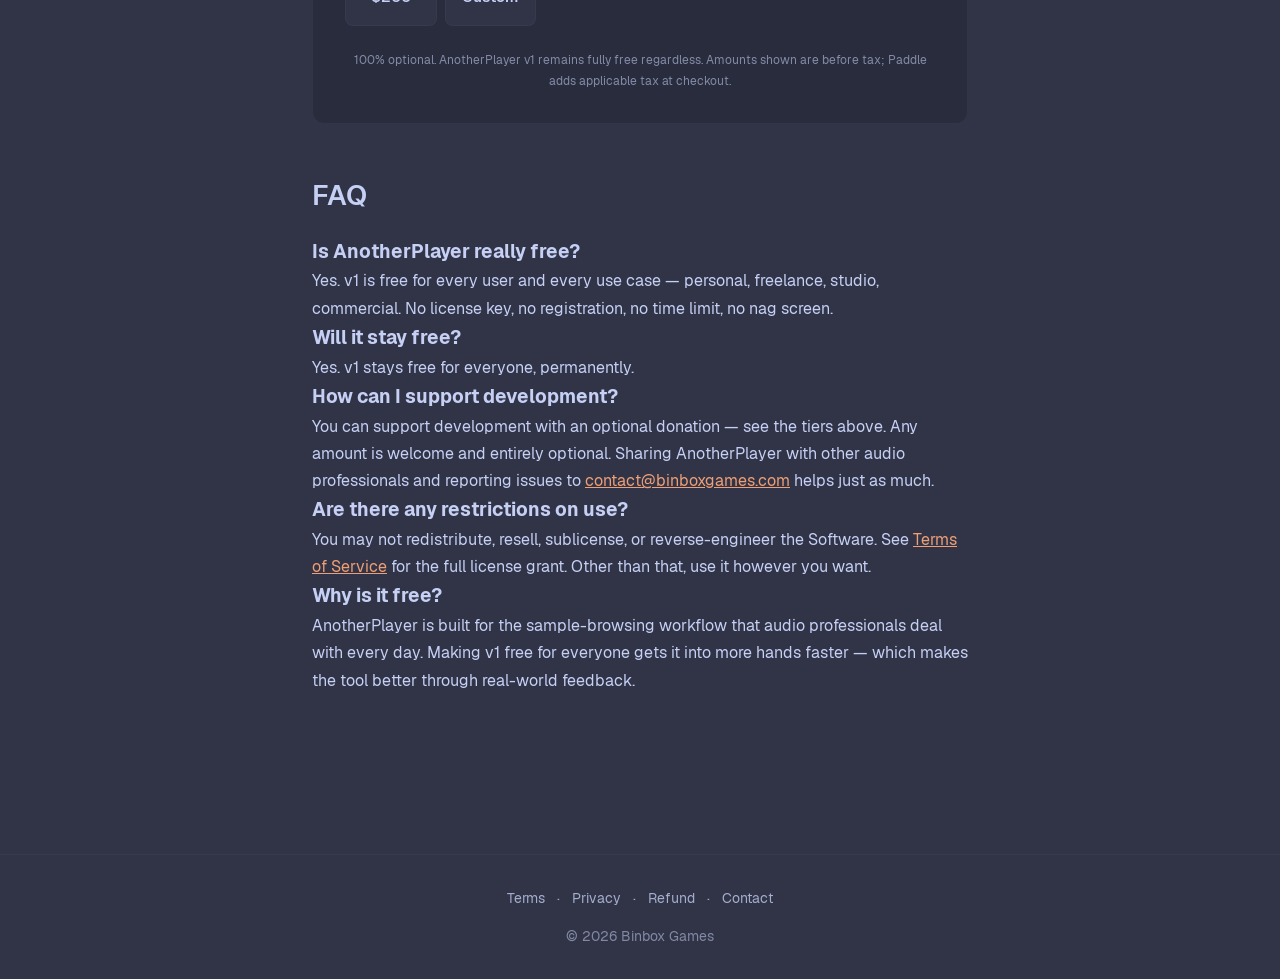
==== commit 6c3adf3b: "feat: [site] 도네이션 문구 1인칭 개인 약속 톤으로 개선 - Support development 섹션을 개발자 1인칭 진심 톤으로 재작성: 모든 기부자 이메일을 기억하고" ====
--- a/pricing/index.html
+++ b/pricing/index.html
@@ -27,7 +27,7 @@
   <article class="pricing-card pricing-card-featured">
     <h2 class="pricing-name">V1</h2>
     <p class="pricing-tagline"><strong>v1</strong> · free forever</p>
-    <p class="pricing-version">currently <span class="pricing-version-num">1.0.17</span></p>
+    <p class="pricing-version">currently <span class="pricing-version-num">1.0.28</span></p>
     <p class="pricing-price"><span class="amount">$0</span></p>
     <a class="pricing-cta pricing-cta-primary" id="free-download-cta" href="https://download.anotherplayer.com/"><span class="cta-arrow" aria-hidden="true">↓</span> <span class="cta-label">Download</span></a>
     <p class="pricing-os-toggle">
@@ -46,7 +46,8 @@
 
 <hr>
 <h2 id="support-development">Support development</h2>
-<p>If AnotherPlayer is useful to you, you can support continued development with an optional donation. Donations are not required to use any feature. Every donor's checkout email is remembered with deep gratitude — your support directly enables continued work on AnotherPlayer.</p>
+<p>AnotherPlayer v1 is free for everyone, and it stays free whether you ever donate or not — nothing here is required to use any feature.</p>
+<p>But if it's found a place in your daily workflow and you'd like to chip in, it genuinely means a lot to me. I read every donation that comes in, and I keep every donor's email. I can't promise anything in return — so let me put it in writing instead: <strong>I won't forget the people who backed this early.</strong> If I'm ever in a position to give something back, in whatever form that ends up taking, I'll do my best to. Until then you have my honest, lasting gratitude — and <em>that</em> I can promise.</p>
 <div class="donate-section">
   <div class="donate-tier-grid" aria-label="Donation tiers">
     <a class="donate-tier" data-donation-tier="5" href="#">$5</a>
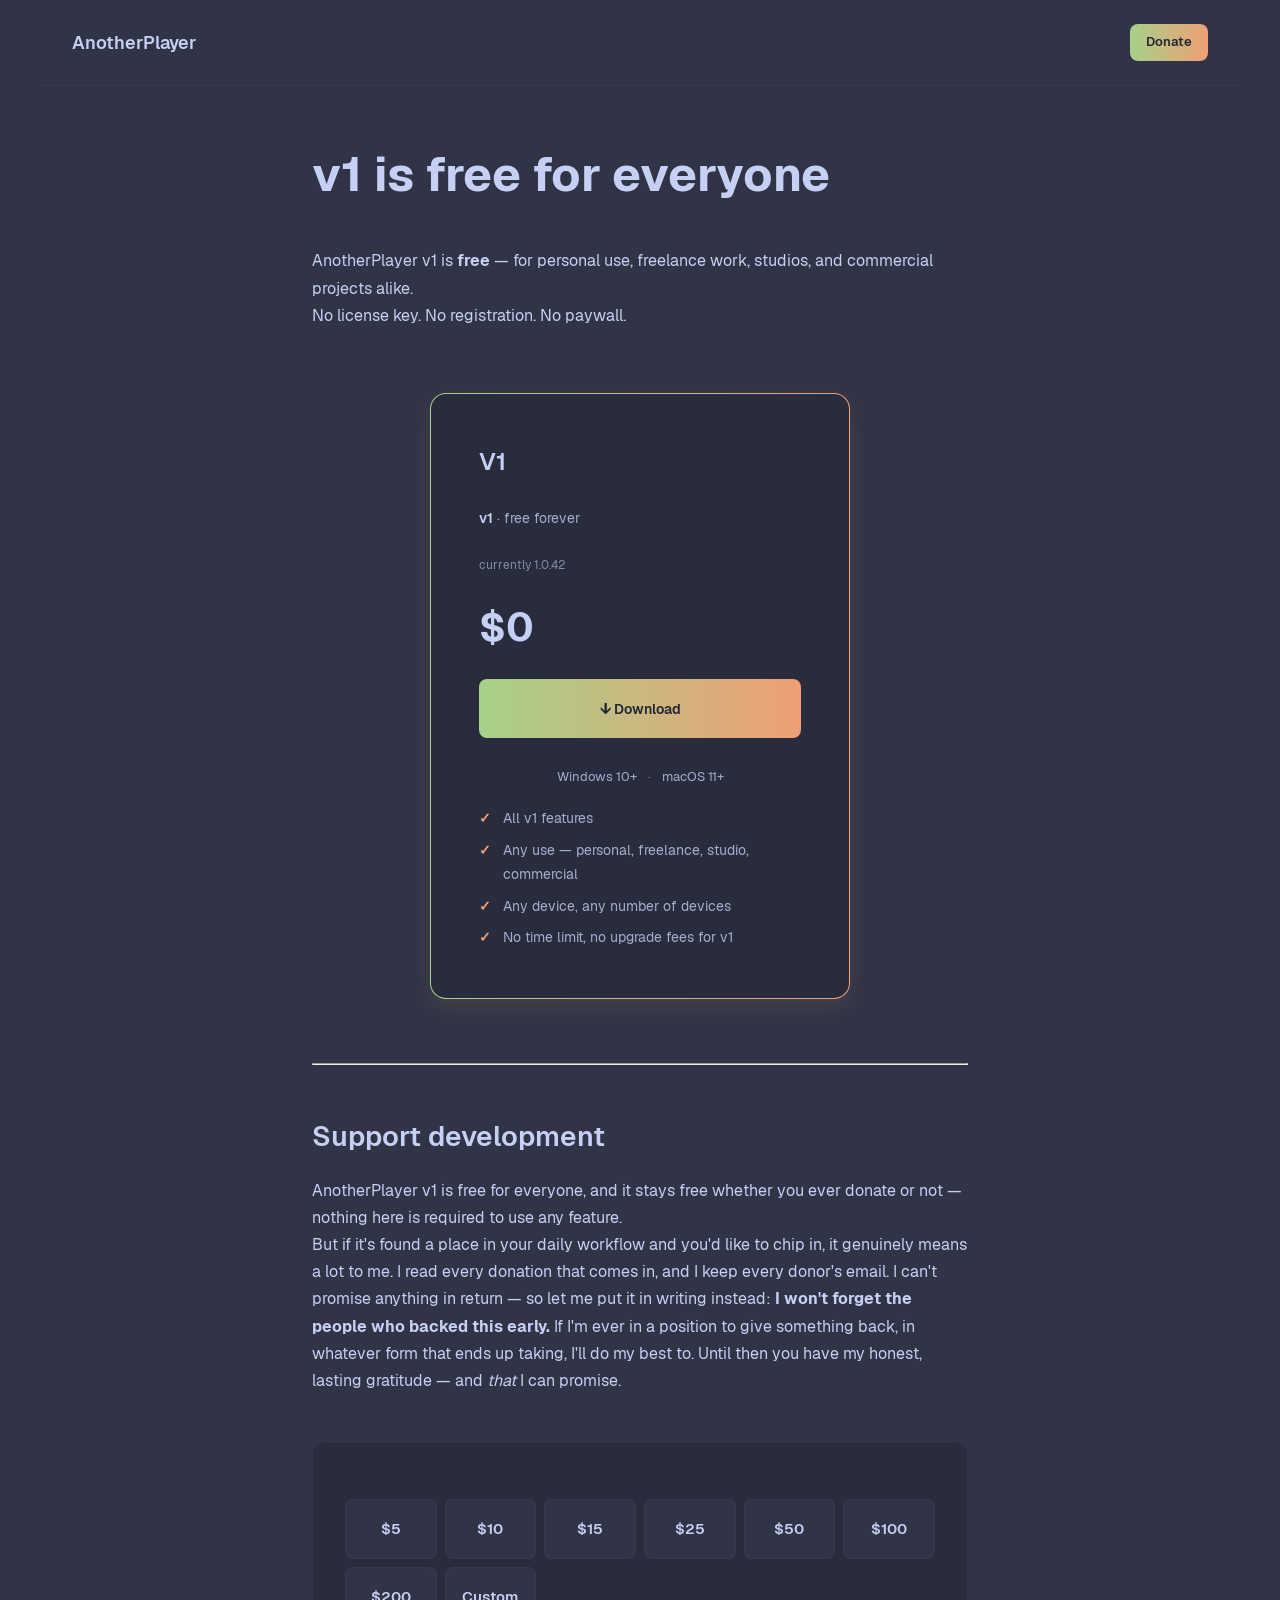
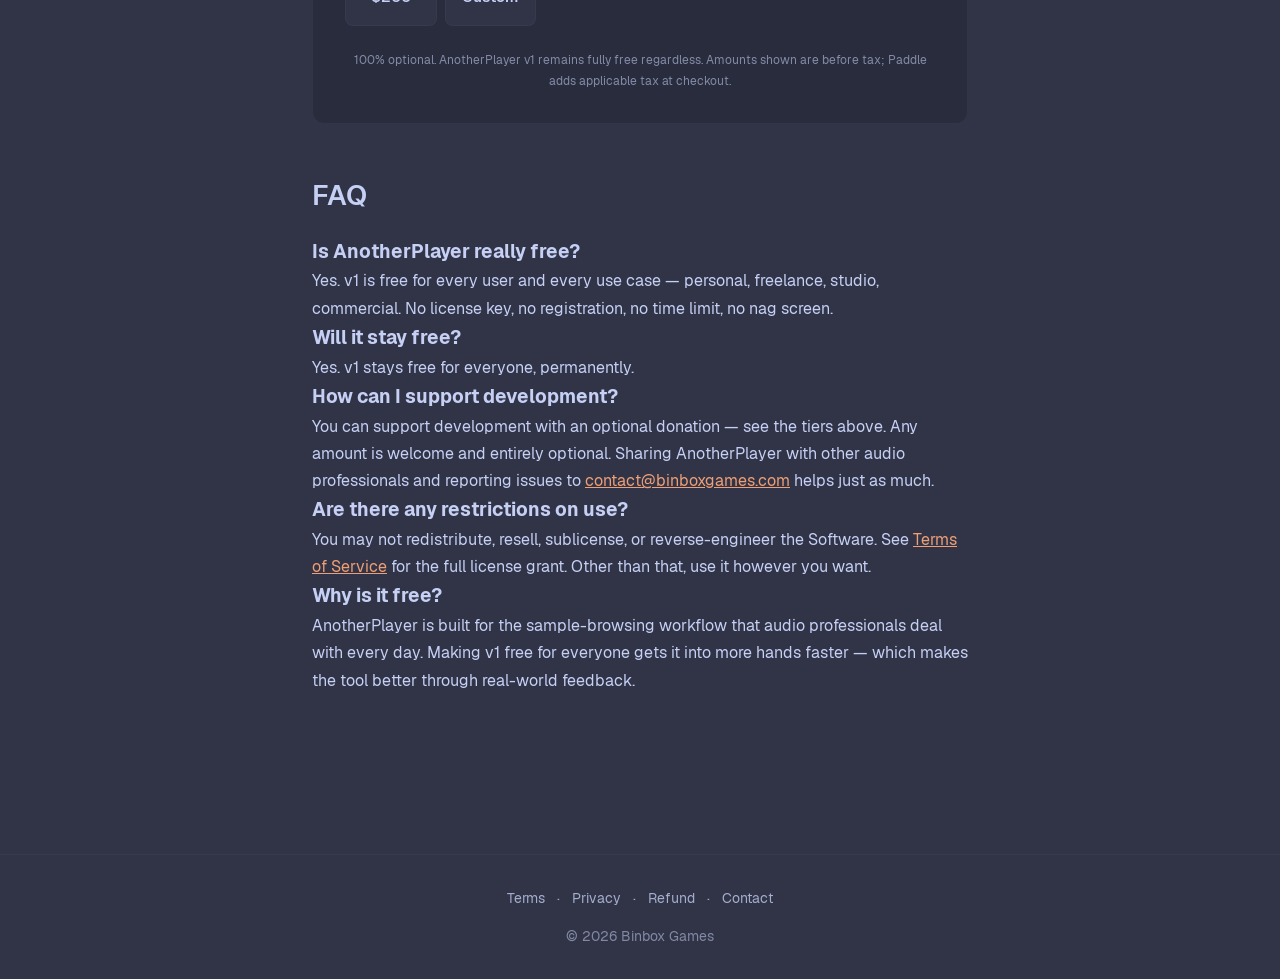
==== commit 247bf32e: "feat: [site] 타이틀에 'audio player' 편입 — 일반 오디오 플레이어 검색 노출 사용자 목표 = "온갖 음원 플레이어 찾는 사람들에게도 보이도록". 타이틀이 가" ====
--- a/pricing/index.html
+++ b/pricing/index.html
@@ -4,7 +4,7 @@
 <meta charset="UTF-8">
 <meta name="viewport" content="width=device-width, initial-scale=1">
 <title>Pricing — AnotherPlayer</title>
-<meta name="description" content="AnotherPlayer — Native sample browser. Built for professionals.">
+<meta name="description" content="AnotherPlayer — Pro audio player and sample browser. Built for professionals.">
 <meta name="theme-color" content="#303446">
 <meta name="color-scheme" content="dark">
 <link rel="icon" type="image/png" sizes="32x32" href="/favicon.png">
--- a/style.css
+++ b/style.css
@@ -437,6 +437,147 @@
   margin-bottom: 0;
 }
 
+/* ---------- Screenshots showcase ---------- */
+.shots {
+  width: 100%;
+  max-width: 1080px;
+  margin: 0 auto;
+  padding: var(--sp-2) var(--sp-4) var(--sp-7);
+  display: flex;
+  flex-direction: column;
+  gap: var(--sp-8);
+}
+
+.shot {
+  margin: 0;
+  text-align: center;
+}
+
+.shot-title {
+  font-size: clamp(28px, 4vw, 40px);
+  font-weight: 600;
+  line-height: 1.2;
+  letter-spacing: -0.01em;
+  color: var(--text-primary);
+  margin-bottom: var(--sp-3);
+}
+
+.shot-frame {
+  border: 1px solid var(--border-subtle);
+  border-radius: 14px;
+  overflow: hidden;
+  background: var(--bg-elevated);
+  box-shadow: 0 12px 40px rgba(0, 0, 0, 0.35);
+  transition: transform 220ms ease, box-shadow 220ms ease;
+}
+
+.shot-frame:hover {
+  transform: translateY(-3px);
+  box-shadow: 0 18px 52px rgba(0, 0, 0, 0.42);
+}
+
+.shot-frame img {
+  display: block;
+  width: 100%;
+  height: auto;
+}
+
+/* 미니 플레이어 — 다른 스샷과 달리 창 자체가 주인공이라 프레임 크롬을 벗긴다.
+   ① 폭: 자산은 500px (Retina 2x) 이므로 250 CSS px 가 픽셀 정합. 다른 샷처럼 width:100% 로
+      1080px 까지 늘리면 2배 이상 업스케일돼 뭉개지고, 무엇보다 "작다" 는 메시지가 정반대가 된다.
+   ② 그림자: 이미지가 둥근 모서리를 알파로 갖고 있어 box-shadow 는 사각형으로 삐져나온다.
+      filter: drop-shadow 는 알파 윤곽을 따라가므로 창 모양 그대로 그림자가 진다. */
+.shot-frame-mini {
+  border: none;
+  background: none;
+  box-shadow: none;
+  overflow: visible;
+  width: 250px;
+  max-width: 100%;
+  margin: 0 auto;
+}
+
+.shot-frame-mini:hover {
+  box-shadow: none;
+}
+
+.shot-frame-mini img {
+  filter: drop-shadow(0 12px 32px rgba(0, 0, 0, 0.45));
+}
+
+.shot figcaption {
+  font-size: 16px;
+  line-height: 1.6;
+  color: var(--text-subtle);
+  max-width: 620px;
+  margin: var(--sp-3) auto 0;
+}
+
+/* Split layout — portrait menu beside its caption (frame spans both text rows) */
+.shot-split {
+  display: grid;
+  grid-template-columns: minmax(0, 340px) 1fr;
+  grid-template-areas:
+    "frame title"
+    "frame caption";
+  align-items: center;
+  gap: var(--sp-2) var(--sp-6);
+  text-align: left;
+}
+
+.shot-split .shot-title {
+  grid-area: title;
+  margin-bottom: 0;
+}
+
+.shot-split .shot-frame {
+  grid-area: frame;
+}
+
+.shot-split figcaption {
+  grid-area: caption;
+  margin: var(--sp-2) 0 0;
+  max-width: none;
+}
+
+@media (max-width: 760px) {
+  .shots {
+    gap: var(--sp-7);
+    padding-bottom: var(--sp-6);
+  }
+  .shot-split {
+    grid-template-columns: 1fr;
+    grid-template-areas:
+      "title"
+      "frame"
+      "caption";
+    justify-items: center;
+    text-align: center;
+    gap: var(--sp-3);
+  }
+  .shot-split .shot-frame {
+    max-width: 320px;
+  }
+  .shot-split figcaption {
+    max-width: 520px;
+    margin-left: auto;
+    margin-right: auto;
+  }
+}
+
+@media (max-width: 600px) {
+  .shots {
+    padding-left: var(--sp-3);
+    padding-right: var(--sp-3);
+  }
+  .shot-title {
+    font-size: 24px;
+  }
+  .shot figcaption {
+    font-size: 15px;
+  }
+}
+
 /* ---------- Footer ---------- */
 footer {
   border-top: 1px solid var(--border-subtle);
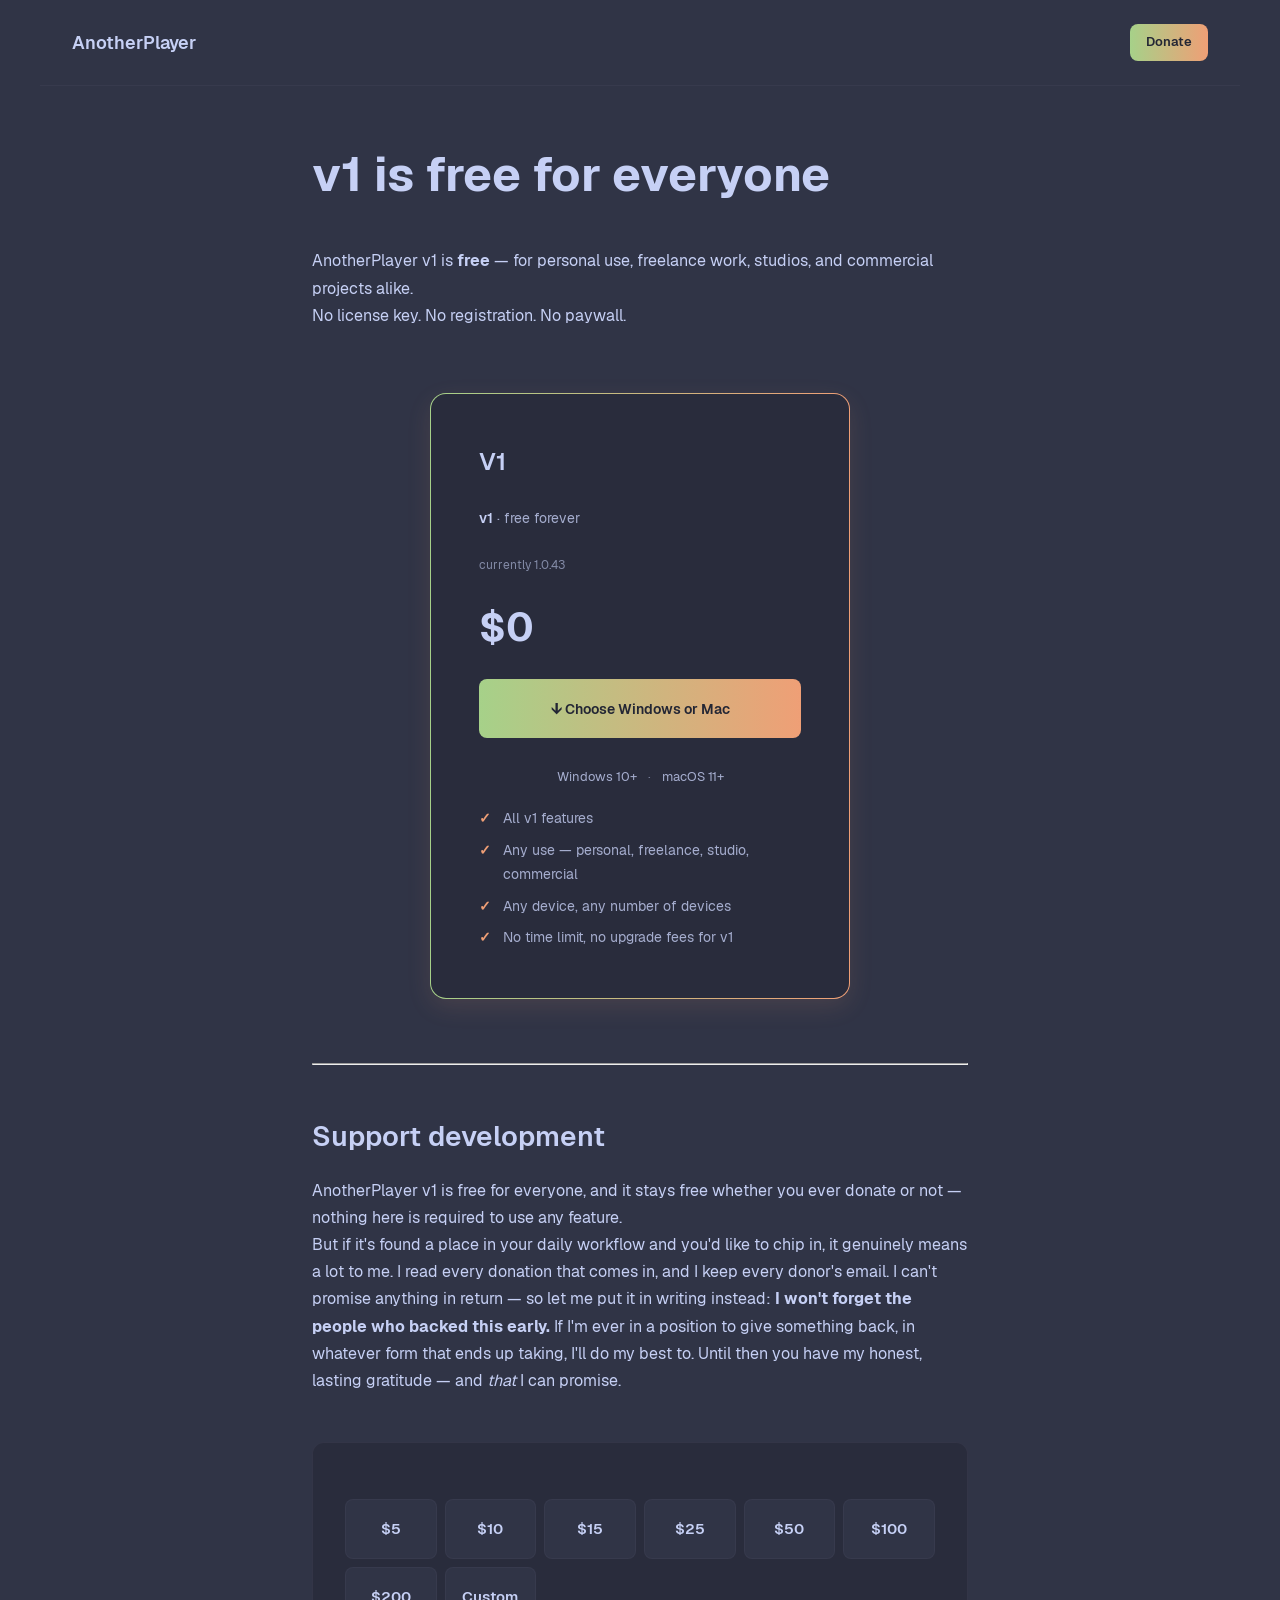
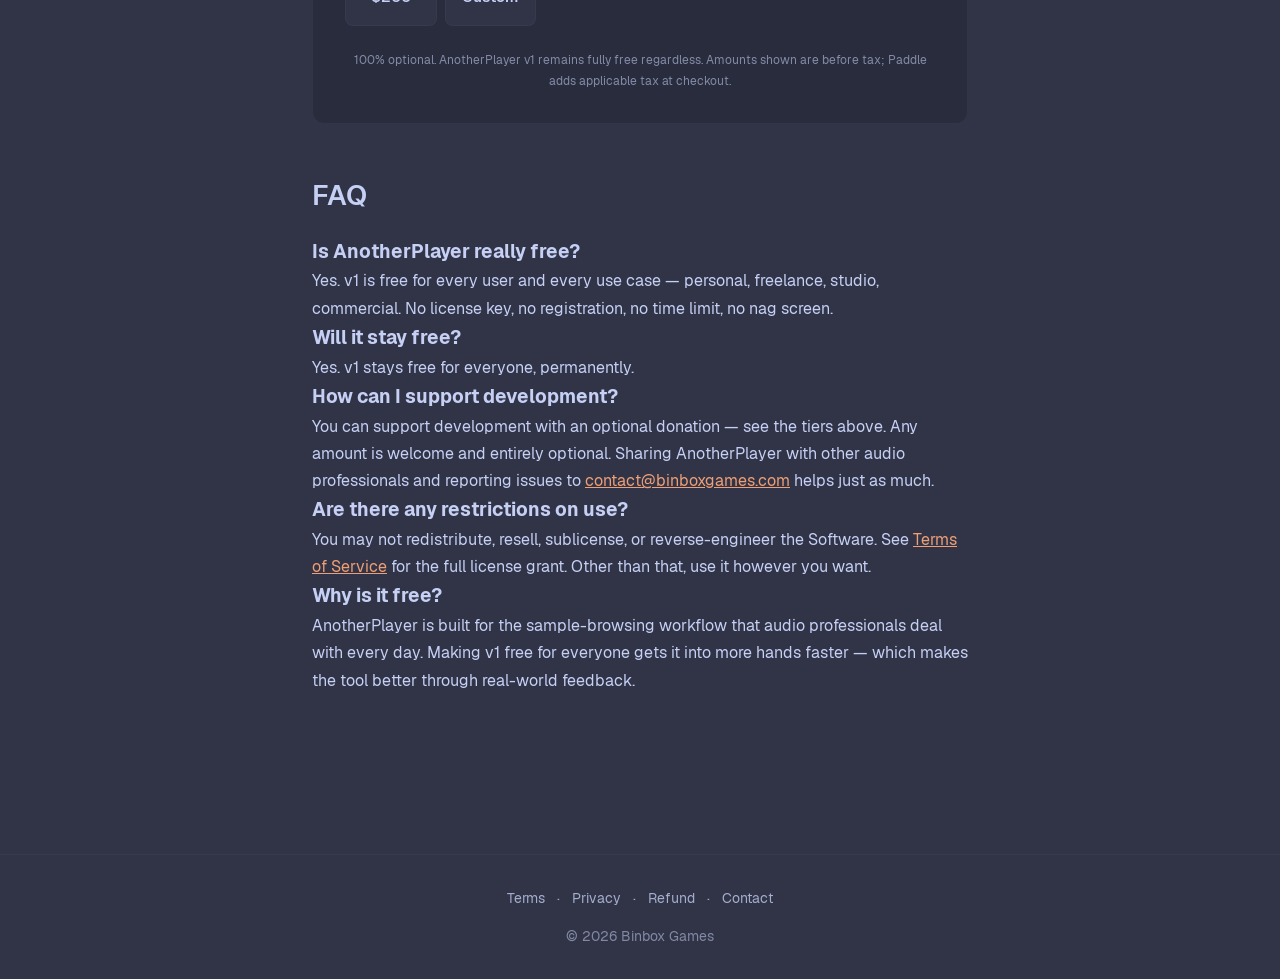
==== commit 1b8299ec: "fix: [site] 배포 경로와 canonical 충돌로 색인 신호가 갈리던 결함 제거 - Cloudflare trailing-slash 최종 URL을 내부 링크, canonic" ====
--- a/pricing/index.html
+++ b/pricing/index.html
@@ -10,14 +10,14 @@
 <link rel="icon" type="image/png" sizes="32x32" href="/favicon.png">
 <link rel="apple-touch-icon" href="/apple-touch-icon.png">
 <link rel="manifest" href="/site.webmanifest">
-<link rel="canonical" href="https://anotherplayer.com/pricing">
-<link rel="stylesheet" href="/style.css">
+<link rel="canonical" href="https://anotherplayer.com/pricing/">
+<link rel="stylesheet" href="/style.css?v=cf0bbc76">
 <!-- developed by external observation only, no decompilation -->
 </head>
 <body class="page page-pricing">
 <nav class="nav">
   <a class="nav-brand" href="/">AnotherPlayer</a>
-  <a class="nav-pricing" href="/pricing#support-development">Donate</a>
+  <a class="nav-pricing" href="/pricing/#support-development">Donate</a>
 </nav>
 <main class="page-content">
 <h1>v1 is free for everyone</h1>
@@ -29,12 +29,12 @@
     <p class="pricing-tagline"><strong>v1</strong> · free forever</p>
     <p class="pricing-version">currently <span class="pricing-version-num">1.0.28</span></p>
     <p class="pricing-price"><span class="amount">$0</span></p>
-    <a class="pricing-cta pricing-cta-primary" id="free-download-cta" href="https://download.anotherplayer.com/"><span class="cta-arrow" aria-hidden="true">↓</span> <span class="cta-label">Download</span></a>
-    <p class="pricing-os-toggle">
+    <a class="pricing-cta pricing-cta-primary" id="free-download-cta" href="/pricing/#download-platforms"><span class="cta-arrow" aria-hidden="true">↓</span> <span class="cta-label">Choose Windows or Mac</span></a>
+    <div class="pricing-os-toggle" id="download-platforms">
       <a href="#" class="toggle-link" data-os="win">Windows 10+</a>
       <span class="toggle-dot" aria-hidden="true">·</span>
       <a href="#" class="toggle-link" data-os="mac">macOS 11+</a>
-    </p>
+    </div>
     <ul class="pricing-features">
       <li>All v1 features</li>
       <li>Any use — personal, freelance, studio, commercial</li>
@@ -70,21 +70,21 @@
 <h3 id="how-can-i-support-development">How can I support development?</h3>
 <p>You can support development with an optional donation — see the tiers above. Any amount is welcome and entirely optional. Sharing AnotherPlayer with other audio professionals and reporting issues to <a href="&#109;&#97;&#105;&#108;&#116;&#111;&#58;&#99;&#111;&#110;&#116;&#97;&#99;&#116;&#64;&#98;&#105;&#110;&#98;&#111;&#120;&#103;&#97;&#109;&#101;&#115;&#46;&#99;&#111;&#109;">&#99;&#111;&#110;&#116;&#97;&#99;&#116;&#64;&#98;&#105;&#110;&#98;&#111;&#120;&#103;&#97;&#109;&#101;&#115;&#46;&#99;&#111;&#109;</a> helps just as much.</p>
 <h3 id="are-there-any-restrictions-on-use">Are there any restrictions on use?</h3>
-<p>You may not redistribute, resell, sublicense, or reverse-engineer the Software. See <a href="/terms">Terms of Service</a> for the full license grant. Other than that, use it however you want.</p>
+<p>You may not redistribute, resell, sublicense, or reverse-engineer the Software. See <a href="/terms/">Terms of Service</a> for the full license grant. Other than that, use it however you want.</p>
 <h3 id="why-is-it-free">Why is it free?</h3>
 <p>AnotherPlayer is built for the sample-browsing workflow that audio professionals deal with every day. Making v1 free for everyone gets it into more hands faster — which makes the tool better through real-world feedback.</p>
 </main>
 <footer class="footer">
-  <a href="/terms">Terms</a>
+  <a href="/terms/">Terms</a>
   <span class="dot">·</span>
-  <a href="/privacy">Privacy</a>
+  <a href="/privacy/">Privacy</a>
   <span class="dot">·</span>
-  <a href="/refund">Refund</a>
+  <a href="/refund/">Refund</a>
   <span class="dot">·</span>
   <a href="mailto:contact@binboxgames.com">Contact</a>
   <div class="copyright">© 2026 Binbox Games</div>
 </footer>
 
-<script src="/script.js"></script>
+<script src="/script.js?v=e10e619e"></script>
 </body>
 </html>
